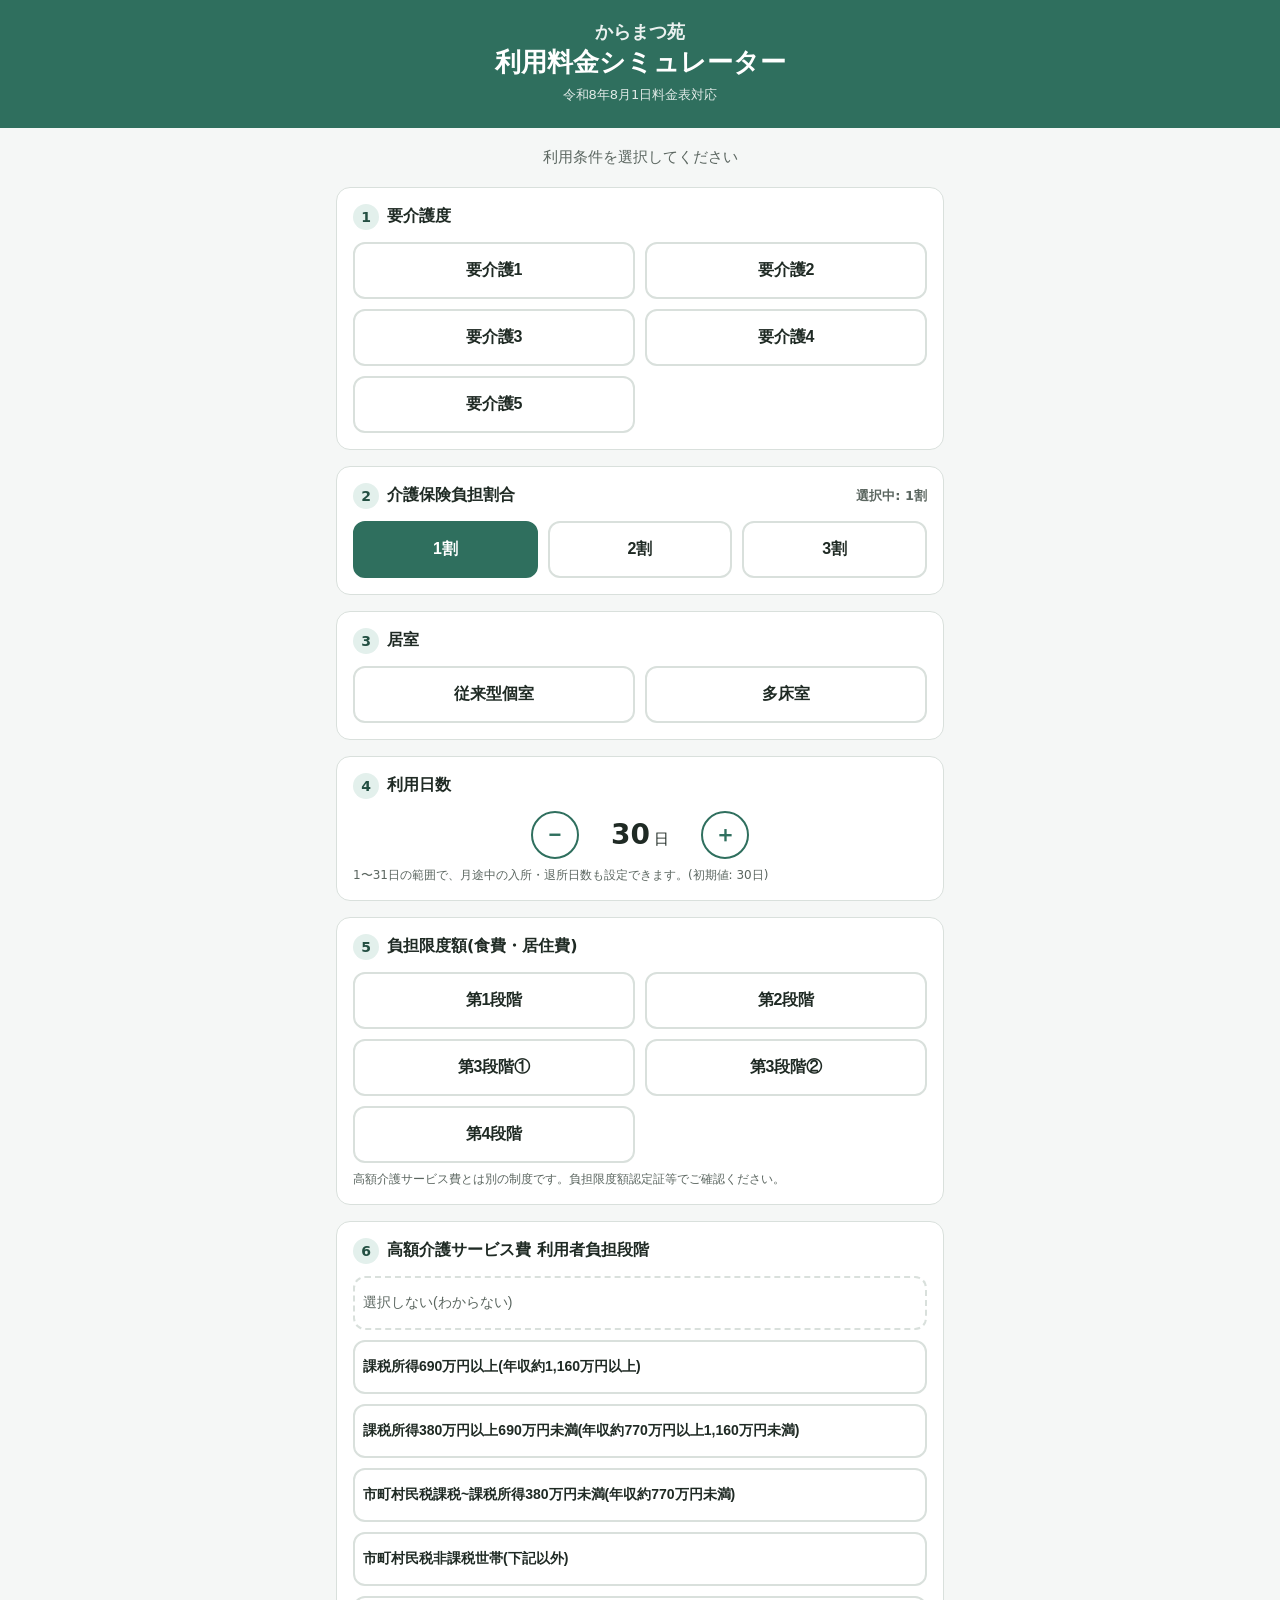
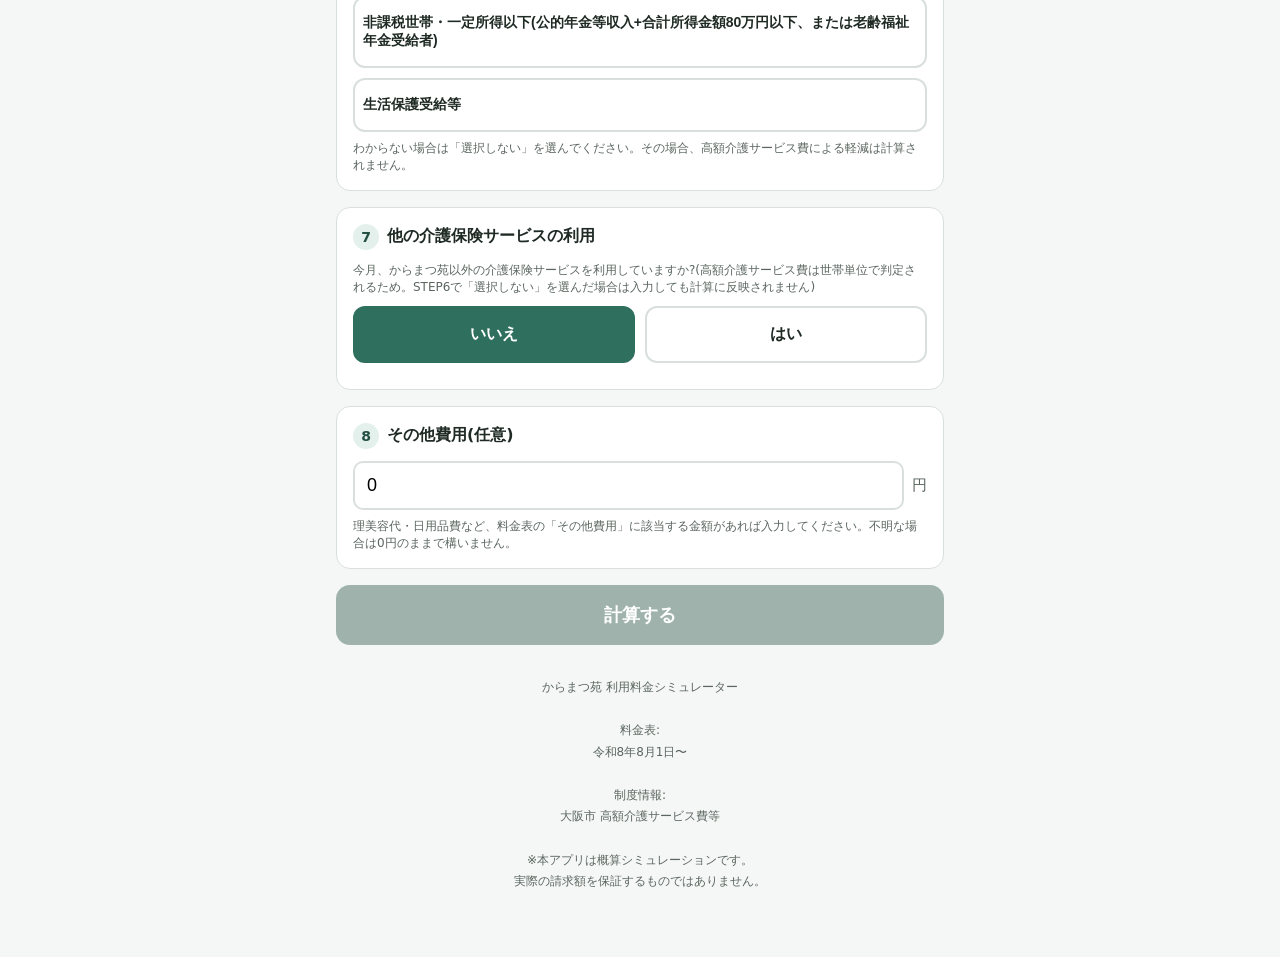
==== index.html @ dda9df79 "Initial commit: karamatsuen fee simulator PWA Co-Authored-By: Claude Sonnet 5 <noreply@anthropic.com" ====
<!doctype html>
<html lang="ja">
<head>
<meta charset="utf-8">
<meta name="viewport" content="width=device-width, initial-scale=1, viewport-fit=cover">
<title>からまつ苑 利用料金シミュレーター</title>
<meta name="description" content="特別養護老人ホームからまつ苑の月額利用料金を概算するシミュレーターです。">
<meta name="theme-color" content="#2f6f5e">
<link rel="manifest" href="./manifest.json">
<link rel="apple-touch-icon" href="./icons/apple-touch-icon.png">
<link rel="icon" href="./icons/icon-192.png">
<meta name="apple-mobile-web-app-capable" content="yes">
<meta name="apple-mobile-web-app-status-bar-style" content="black-translucent">
<meta name="apple-mobile-web-app-title" content="からまつ苑料金計算">
<link rel="stylesheet" href="./css/style.css">
</head>
<body>

<header class="app-header">
  <p class="facility-name">からまつ苑</p>
  <h1>利用料金シミュレーター</h1>
  <p class="subtitle">令和8年8月1日料金表対応</p>
</header>

<main>
  <p class="lead">利用条件を選択してください</p>

  <!-- STEP 1: 要介護度 -->
  <section class="step" id="step-careLevel">
    <p class="step-title"><span class="step-number">1</span>要介護度<span class="step-status" id="status-careLevel"></span></p>
    <div class="option-grid cols-2" data-field="careLevel">
      <button class="option-btn" data-value="1">要介護1</button>
      <button class="option-btn" data-value="2">要介護2</button>
      <button class="option-btn" data-value="3">要介護3</button>
      <button class="option-btn" data-value="4">要介護4</button>
      <button class="option-btn" data-value="5">要介護5</button>
    </div>
  </section>

  <!-- STEP 2: 介護保険負担割合 -->
  <section class="step" id="step-copayRatio">
    <p class="step-title"><span class="step-number">2</span>介護保険負担割合<span class="step-status" id="status-copayRatio"></span></p>
    <div class="option-grid" data-field="copayRatio">
      <button class="option-btn" data-value="0.1">1割</button>
      <button class="option-btn" data-value="0.2">2割</button>
      <button class="option-btn" data-value="0.3">3割</button>
    </div>
  </section>

  <!-- STEP 3: 居室 -->
  <section class="step" id="step-roomType">
    <p class="step-title"><span class="step-number">3</span>居室<span class="step-status" id="status-roomType"></span></p>
    <div class="option-grid cols-2" data-field="roomType">
      <button class="option-btn" data-value="private">従来型個室</button>
      <button class="option-btn" data-value="multi">多床室</button>
    </div>
  </section>

  <!-- STEP 4: 利用日数 -->
  <section class="step" id="step-days">
    <p class="step-title"><span class="step-number">4</span>利用日数</p>
    <div class="days-control">
      <button type="button" id="days-minus" aria-label="1日減らす">−</button>
      <div class="days-value"><span id="days-display">30</span><span class="unit">日</span></div>
      <button type="button" id="days-plus" aria-label="1日増やす">＋</button>
    </div>
    <p class="field-hint">1〜31日の範囲で、月途中の入所・退所日数も設定できます。(初期値: 30日)</p>
  </section>

  <!-- STEP 5: 負担限度額段階 -->
  <section class="step" id="step-limitStage">
    <p class="step-title"><span class="step-number">5</span>負担限度額(食費・居住費)<span class="step-status" id="status-limitStage"></span></p>
    <div class="option-grid cols-2" data-field="limitStage">
      <button class="option-btn" data-value="1">第1段階</button>
      <button class="option-btn" data-value="2">第2段階</button>
      <button class="option-btn" data-value="3_1">第3段階①</button>
      <button class="option-btn" data-value="3_2">第3段階②</button>
      <button class="option-btn" data-value="4">第4段階</button>
    </div>
    <p class="field-hint">高額介護サービス費とは別の制度です。負担限度額認定証等でご確認ください。</p>
  </section>

  <!-- STEP 6: 高額介護サービス費 利用者負担段階 -->
  <section class="step" id="step-highCostCareCategoryId">
    <p class="step-title"><span class="step-number">6</span>高額介護サービス費 利用者負担段階<span class="step-status" id="status-highCostCareCategoryId"></span></p>
    <div class="option-grid cols-1" data-field="highCostCareCategoryId" id="highCostCareOptions">
      <!-- 選択肢はJSで大阪市データマスタから生成(先頭に「選択しない」を含む) -->
    </div>
    <p class="field-hint">わからない場合は「選択しない」を選んでください。その場合、高額介護サービス費による軽減は計算されません。</p>
  </section>

  <!-- 他の介護保険サービス -->
  <section class="step" id="step-otherServices">
    <p class="step-title"><span class="step-number">7</span>他の介護保険サービスの利用</p>
    <p class="field-hint" style="margin:0 0 10px;">今月、からまつ苑以外の介護保険サービスを利用していますか?(高額介護サービス費は世帯単位で判定されるため。STEP6で「選択しない」を選んだ場合は入力しても計算に反映されません)</p>
    <div class="toggle-row" data-field="hasOtherServices">
      <button class="option-btn" data-value="no">いいえ</button>
      <button class="option-btn" data-value="yes">はい</button>
    </div>
    <div id="otherServicesInput" hidden>
      <div class="number-input-row">
        <input type="number" id="otherServicesCopay" min="0" step="1" inputmode="numeric" value="0">
        <span class="unit">円</span>
      </div>
      <p class="field-hint">他の介護保険サービスの自己負担額(1か月分)を入力してください。</p>
    </div>
  </section>

  <!-- その他費用 -->
  <section class="step" id="step-otherFees">
    <p class="step-title"><span class="step-number">8</span>その他費用(任意)</p>
    <div class="number-input-row">
      <input type="number" id="otherFees" min="0" step="1" inputmode="numeric" value="0">
      <span class="unit">円</span>
    </div>
    <p class="field-hint">理美容代・日用品費など、料金表の「その他費用」に該当する金額があれば入力してください。不明な場合は0円のままで構いません。</p>
  </section>

  <button type="button" class="calc-button" id="calc-button" disabled>計算する</button>

  <!-- 結果画面 -->
  <section class="result-panel" id="result-panel" hidden>
    <div class="result-final">
      <div class="label">月額利用料金(概算)</div>
      <div class="amount"><span id="result-finalTotal">0</span><span class="yen">円</span></div>
    </div>

    <div class="result-section">
      <h3>介護サービス</h3>
      <div class="result-row"><span class="name">基本サービス</span><span class="value" id="result-baseUnit"></span></div>
      <div class="result-row"><span class="name">各種加算(通常加算+月額加算)</span><span class="value" id="result-additions"></span></div>
      <div class="result-row"><span class="name">処遇改善加算</span><span class="value" id="result-treatment"></span></div>
      <div class="result-row total highlight"><span class="name">介護サービス自己負担(適用前)</span><span class="value" id="result-careCopay"></span></div>
    </div>

    <div class="result-section">
      <h3>高額介護サービス費</h3>
      <div class="result-row"><span class="name">適用前(からまつ苑+他サービス)</span><span class="value" id="result-hcBefore"></span></div>
      <div class="result-row"><span class="name">上限額(<span id="result-hcCategoryLabel"></span>)</span><span class="value" id="result-hcLimit"></span></div>
      <div class="arrow-row">↓</div>
      <div class="result-row highlight"><span class="name">適用後(世帯合計)</span><span class="value" id="result-hcAfter"></span></div>
      <div class="result-row"><span class="name">高額介護サービス費相当額(軽減額)</span><span class="value" id="result-hcReduction"></span></div>
      <div class="reduction-banner" id="reduction-banner" hidden></div>
    </div>

    <div class="result-section">
      <h3>食費・居住費・その他</h3>
      <div class="result-row"><span class="name">食費</span><span class="value" id="result-food"></span></div>
      <div class="result-row"><span class="name">居住費</span><span class="value" id="result-room"></span></div>
      <div class="result-row"><span class="name">その他費用</span><span class="value" id="result-otherFees"></span></div>
    </div>

    <div class="caution-box">
      ※この結果は概算です。実際の請求額とは、算定された加算、利用日数、端数処理、制度適用状況、その他費用等により異なる場合があります。<br><br>
      ※高額介護サービス費の適用には制度上の要件があります。このシミュレーションは実際の支給額を確定するものではありません。
    </div>

    <button type="button" class="reset-button" id="reset-button">最初からやり直す</button>
  </section>
</main>

<footer class="app-footer">からまつ苑 利用料金シミュレーター

料金表:
令和8年8月1日〜

制度情報:
大阪市 高額介護サービス費等

※本アプリは概算シミュレーションです。
実際の請求額を保証するものではありません。</footer>

<script type="module" src="./js/app.js"></script>
</body>
</html>
---- css/style.css ----
:root {
  color-scheme: light;
  --color-bg: #f5f7f6;
  --color-surface: #ffffff;
  --color-text: #1f2a24;
  --color-text-muted: #5b6660;
  --color-primary: #2f6f5e;
  --color-primary-dark: #234f42;
  --color-primary-light: #e3f0ec;
  --color-border: #d9e0dc;
  --color-selected-bg: #2f6f5e;
  --color-selected-text: #ffffff;
  --color-caution-bg: #fbf6e8;
  --color-caution-border: #e8dcb0;
  --radius: 14px;
  --gap: 14px;
}

* {
  box-sizing: border-box;
}

html, body {
  margin: 0;
  padding: 0;
  background: var(--color-bg);
  color: var(--color-text);
  font-family: "Hiragino Sans", "Yu Gothic", "Noto Sans JP", system-ui, -apple-system, sans-serif;
  -webkit-text-size-adjust: 100%;
  max-width: 100%;
  overflow-x: hidden;
}

body {
  padding-bottom: 48px;
}

.app-header {
  background: var(--color-primary);
  color: #fff;
  padding: 20px 16px 24px;
  text-align: center;
}

.app-header .facility-name {
  font-size: 18px;
  font-weight: 600;
  opacity: 0.9;
  margin: 0 0 2px;
}

.app-header h1 {
  font-size: 26px;
  margin: 0 0 6px;
  line-height: 1.3;
}

.app-header .subtitle {
  font-size: 13px;
  opacity: 0.85;
  margin: 0;
}

main {
  max-width: 640px;
  width: 100%;
  margin: 0 auto;
  padding: 16px;
}

.lead {
  text-align: center;
  font-size: 15px;
  color: var(--color-text-muted);
  margin: 4px 0 20px;
}

.step {
  background: var(--color-surface);
  border-radius: var(--radius);
  border: 1px solid var(--color-border);
  padding: 16px;
  margin-bottom: 16px;
}

.step-title {
  display: flex;
  align-items: center;
  gap: 8px;
  font-size: 16px;
  font-weight: 700;
  margin: 0 0 12px;
}

.step-number {
  display: inline-flex;
  align-items: center;
  justify-content: center;
  width: 26px;
  height: 26px;
  border-radius: 50%;
  background: var(--color-primary-light);
  color: var(--color-primary-dark);
  font-size: 14px;
  flex-shrink: 0;
}

.step-status {
  margin-left: auto;
  font-size: 13px;
  color: var(--color-text-muted);
}

.option-grid {
  display: grid;
  grid-template-columns: repeat(3, minmax(0, 1fr));
  gap: 10px;
}

.option-grid.cols-2 {
  grid-template-columns: repeat(2, minmax(0, 1fr));
}

.option-grid.cols-1 {
  grid-template-columns: minmax(0, 1fr);
}

.option-btn {
  appearance: none;
  border: 2px solid var(--color-border);
  background: var(--color-surface);
  color: var(--color-text);
  border-radius: 12px;
  padding: 16px 8px;
  font-size: 16px;
  font-weight: 600;
  min-height: 56px;
  cursor: pointer;
  transition: background 0.15s ease, border-color 0.15s ease, color 0.15s ease;
  min-width: 0;
  width: 100%;
}

.option-btn:active {
  transform: scale(0.98);
}

.option-btn[aria-pressed="true"] {
  background: var(--color-selected-bg);
  border-color: var(--color-selected-bg);
  color: var(--color-selected-text);
}

.option-btn.small {
  font-size: 14px;
  min-height: 48px;
}

.option-btn.wide {
  text-align: left;
}

.option-btn.skip-option {
  border-style: dashed;
  color: var(--color-text-muted);
  font-weight: 500;
}

.option-btn.skip-option[aria-pressed="true"] {
  background: var(--color-text-muted);
  border-color: var(--color-text-muted);
  color: #fff;
}

.days-control {
  display: flex;
  align-items: center;
  justify-content: center;
  gap: 16px;
}

.days-control button {
  width: 48px;
  height: 48px;
  border-radius: 50%;
  border: 2px solid var(--color-primary);
  background: var(--color-surface);
  color: var(--color-primary);
  font-size: 22px;
  font-weight: 700;
  cursor: pointer;
}

.days-control button:disabled {
  opacity: 0.35;
  cursor: not-allowed;
}

.days-value {
  font-size: 28px;
  font-weight: 700;
  min-width: 90px;
  text-align: center;
}

.days-value .unit {
  font-size: 15px;
  font-weight: 500;
  margin-left: 4px;
}

.toggle-row {
  display: flex;
  gap: 10px;
  margin-bottom: 10px;
}

.toggle-row .option-btn {
  flex: 1;
}

.number-input-row {
  display: flex;
  align-items: center;
  gap: 8px;
}

.number-input-row input[type="number"] {
  flex: 1;
  font-size: 18px;
  padding: 12px;
  border-radius: 10px;
  border: 2px solid var(--color-border);
  min-height: 48px;
  width: 100%;
}

.number-input-row .unit {
  font-size: 15px;
  color: var(--color-text-muted);
}

.field-hint {
  font-size: 12px;
  color: var(--color-text-muted);
  margin: 8px 0 0;
}

.calc-button {
  display: block;
  width: 100%;
  padding: 18px;
  font-size: 18px;
  font-weight: 700;
  border-radius: 14px;
  border: none;
  background: var(--color-primary);
  color: #fff;
  cursor: pointer;
  margin-top: 8px;
}

.calc-button:disabled {
  background: #9fb3ac;
  cursor: not-allowed;
}

/* Result panel */
.result-panel {
  background: var(--color-surface);
  border-radius: var(--radius);
  border: 1px solid var(--color-border);
  padding: 20px 16px;
  margin-bottom: 16px;
}

.result-panel h2 {
  font-size: 15px;
  color: var(--color-text-muted);
  margin: 0 0 4px;
  font-weight: 600;
}

.result-final {
  text-align: center;
  padding: 8px 0 20px;
  border-bottom: 1px dashed var(--color-border);
  margin-bottom: 16px;
}

.result-final .label {
  font-size: 14px;
  color: var(--color-text-muted);
}

.result-final .amount {
  font-size: 40px;
  font-weight: 800;
  color: var(--color-primary-dark);
  line-height: 1.2;
}

.result-final .amount .yen {
  font-size: 22px;
  margin-left: 2px;
}

.result-section {
  margin-bottom: 18px;
}

.result-section h3 {
  font-size: 15px;
  margin: 0 0 8px;
  color: var(--color-primary-dark);
  border-left: 4px solid var(--color-primary);
  padding-left: 8px;
}

.result-row {
  display: flex;
  justify-content: space-between;
  align-items: baseline;
  padding: 6px 0;
  font-size: 15px;
}

.result-row .name {
  color: var(--color-text-muted);
}

.result-row .value {
  font-weight: 700;
  font-size: 17px;
}

.result-row.total {
  border-top: 1px solid var(--color-border);
  margin-top: 4px;
  padding-top: 10px;
}

.result-row.highlight .value {
  color: var(--color-primary-dark);
}

.arrow-row {
  text-align: center;
  color: var(--color-text-muted);
  font-size: 14px;
  padding: 2px 0;
}

.reduction-banner {
  background: var(--color-primary-light);
  border-radius: 10px;
  padding: 10px 12px;
  text-align: center;
  font-size: 14px;
  color: var(--color-primary-dark);
  margin-top: 8px;
}

.caution-box {
  background: var(--color-caution-bg);
  border: 1px solid var(--color-caution-border);
  border-radius: 12px;
  padding: 14px;
  font-size: 13px;
  line-height: 1.7;
  color: var(--color-text);
  margin-bottom: 16px;
}

.reset-button {
  display: block;
  width: 100%;
  padding: 14px;
  font-size: 16px;
  font-weight: 600;
  border-radius: 12px;
  border: 2px solid var(--color-primary);
  background: #fff;
  color: var(--color-primary);
  cursor: pointer;
  margin-bottom: 16px;
}

footer.app-footer {
  text-align: center;
  font-size: 12px;
  color: var(--color-text-muted);
  line-height: 1.8;
  padding: 16px;
  white-space: pre-line;
}

[hidden] {
  display: none !important;
}
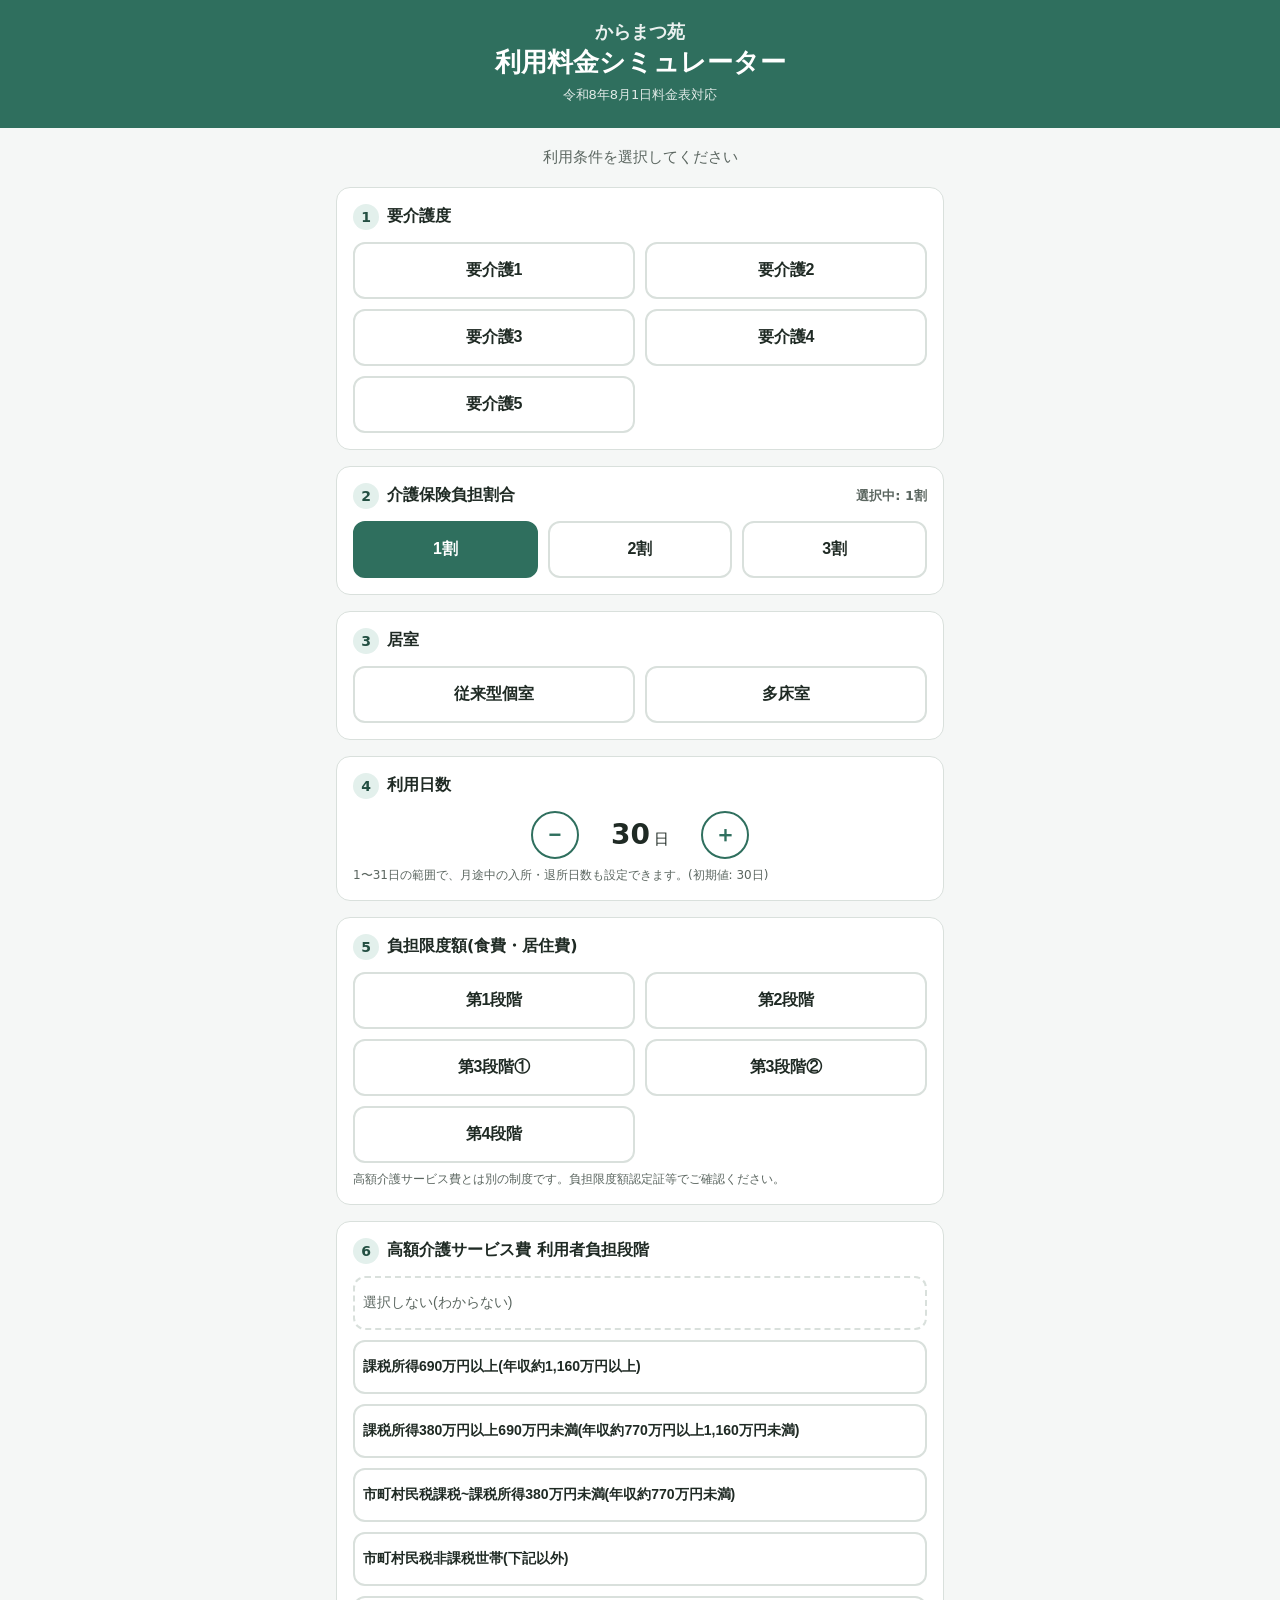
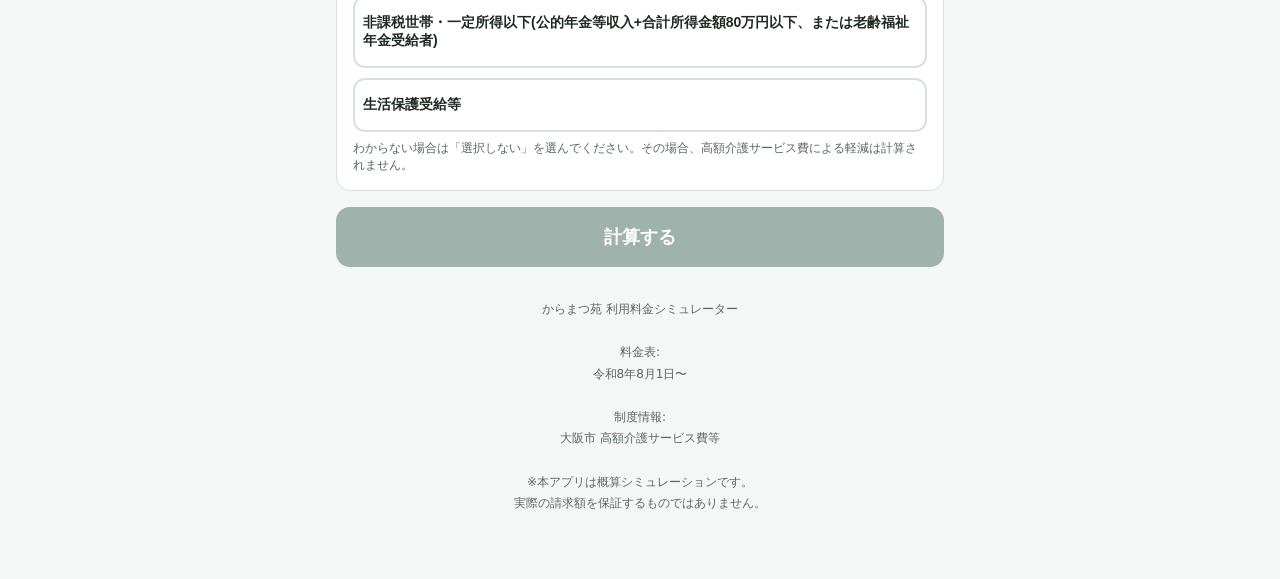
==== commit 528b64fa: "Remove other-services/other-fees inputs; add print/PDF export - Drop STEP7 (other insurance services" ====
--- a/index.html
+++ b/index.html
@@ -89,37 +89,25 @@
     <p class="field-hint">わからない場合は「選択しない」を選んでください。その場合、高額介護サービス費による軽減は計算されません。</p>
   </section>
 
-  <!-- 他の介護保険サービス -->
-  <section class="step" id="step-otherServices">
-    <p class="step-title"><span class="step-number">7</span>他の介護保険サービスの利用</p>
-    <p class="field-hint" style="margin:0 0 10px;">今月、からまつ苑以外の介護保険サービスを利用していますか?(高額介護サービス費は世帯単位で判定されるため。STEP6で「選択しない」を選んだ場合は入力しても計算に反映されません)</p>
-    <div class="toggle-row" data-field="hasOtherServices">
-      <button class="option-btn" data-value="no">いいえ</button>
-      <button class="option-btn" data-value="yes">はい</button>
-    </div>
-    <div id="otherServicesInput" hidden>
-      <div class="number-input-row">
-        <input type="number" id="otherServicesCopay" min="0" step="1" inputmode="numeric" value="0">
-        <span class="unit">円</span>
-      </div>
-      <p class="field-hint">他の介護保険サービスの自己負担額(1か月分)を入力してください。</p>
-    </div>
-  </section>
-
-  <!-- その他費用 -->
-  <section class="step" id="step-otherFees">
-    <p class="step-title"><span class="step-number">8</span>その他費用(任意)</p>
-    <div class="number-input-row">
-      <input type="number" id="otherFees" min="0" step="1" inputmode="numeric" value="0">
-      <span class="unit">円</span>
-    </div>
-    <p class="field-hint">理美容代・日用品費など、料金表の「その他費用」に該当する金額があれば入力してください。不明な場合は0円のままで構いません。</p>
-  </section>
-
   <button type="button" class="calc-button" id="calc-button" disabled>計算する</button>
 
   <!-- 結果画面 -->
   <section class="result-panel" id="result-panel" hidden>
+    <div class="print-only-header">
+      <p class="print-facility-name">からまつ苑 利用料金シミュレーター(概算)</p>
+      <p class="print-date" id="print-date"></p>
+    </div>
+
+    <div class="result-section" id="condition-summary">
+      <h3>ご利用条件</h3>
+      <div class="result-row"><span class="name">要介護度</span><span class="value" id="cond-careLevel"></span></div>
+      <div class="result-row"><span class="name">介護保険負担割合</span><span class="value" id="cond-copayRatio"></span></div>
+      <div class="result-row"><span class="name">居室</span><span class="value" id="cond-roomType"></span></div>
+      <div class="result-row"><span class="name">利用日数</span><span class="value" id="cond-days"></span></div>
+      <div class="result-row"><span class="name">負担限度額</span><span class="value" id="cond-limitStage"></span></div>
+      <div class="result-row"><span class="name">高額介護サービス費区分</span><span class="value" id="cond-highCostCare"></span></div>
+    </div>
+
     <div class="result-final">
       <div class="label">月額利用料金(概算)</div>
       <div class="amount"><span id="result-finalTotal">0</span><span class="yen">円</span></div>
@@ -135,19 +123,18 @@
 
     <div class="result-section">
       <h3>高額介護サービス費</h3>
-      <div class="result-row"><span class="name">適用前(からまつ苑+他サービス)</span><span class="value" id="result-hcBefore"></span></div>
+      <div class="result-row"><span class="name">適用前(介護サービス自己負担)</span><span class="value" id="result-hcBefore"></span></div>
       <div class="result-row"><span class="name">上限額(<span id="result-hcCategoryLabel"></span>)</span><span class="value" id="result-hcLimit"></span></div>
       <div class="arrow-row">↓</div>
-      <div class="result-row highlight"><span class="name">適用後(世帯合計)</span><span class="value" id="result-hcAfter"></span></div>
+      <div class="result-row highlight"><span class="name">適用後</span><span class="value" id="result-hcAfter"></span></div>
       <div class="result-row"><span class="name">高額介護サービス費相当額(軽減額)</span><span class="value" id="result-hcReduction"></span></div>
       <div class="reduction-banner" id="reduction-banner" hidden></div>
     </div>
 
     <div class="result-section">
-      <h3>食費・居住費・その他</h3>
+      <h3>食費・居住費</h3>
       <div class="result-row"><span class="name">食費</span><span class="value" id="result-food"></span></div>
       <div class="result-row"><span class="name">居住費</span><span class="value" id="result-room"></span></div>
-      <div class="result-row"><span class="name">その他費用</span><span class="value" id="result-otherFees"></span></div>
     </div>
 
     <div class="caution-box">
@@ -155,7 +142,10 @@
       ※高額介護サービス費の適用には制度上の要件があります。このシミュレーションは実際の支給額を確定するものではありません。
     </div>
 
-    <button type="button" class="reset-button" id="reset-button">最初からやり直す</button>
+    <div class="result-actions">
+      <button type="button" class="print-button" id="print-button">印刷する(PDFで保存)</button>
+      <button type="button" class="reset-button" id="reset-button">最初からやり直す</button>
+    </div>
   </section>
 </main>
 
--- a/css/style.css
+++ b/css/style.css
@@ -372,6 +372,14 @@
   margin-bottom: 16px;
 }
 
+.result-actions {
+  display: flex;
+  flex-direction: column;
+  gap: 10px;
+  margin-bottom: 16px;
+}
+
+.print-button,
 .reset-button {
   display: block;
   width: 100%;
@@ -383,7 +391,15 @@
   background: #fff;
   color: var(--color-primary);
   cursor: pointer;
-  margin-bottom: 16px;
+}
+
+.print-button {
+  background: var(--color-primary);
+  color: #fff;
+}
+
+.print-only-header {
+  display: none;
 }
 
 footer.app-footer {
@@ -398,3 +414,80 @@
 [hidden] {
   display: none !important;
 }
+
+/* 印刷・PDF保存用のレイアウト調整。
+   結果画面(result-panel)以外はすべて非表示にし、白背景・黒文字の書類らしい見た目にする。 */
+@media print {
+  html,
+  body {
+    background: #fff;
+  }
+
+  .app-header,
+  .lead,
+  .step,
+  .calc-button,
+  .print-button,
+  .reset-button,
+  footer.app-footer {
+    display: none !important;
+  }
+
+  main {
+    max-width: none;
+    padding: 0;
+  }
+
+  .result-panel {
+    border: none;
+    padding: 0;
+  }
+
+  .print-only-header {
+    display: block;
+    text-align: center;
+    margin-bottom: 16px;
+    padding-bottom: 12px;
+    border-bottom: 2px solid #000;
+  }
+
+  .print-facility-name {
+    font-size: 18px;
+    font-weight: 700;
+    margin: 0 0 4px;
+  }
+
+  .print-date {
+    font-size: 12px;
+    color: #333;
+    margin: 0;
+  }
+
+  .result-final {
+    border-bottom: 1px solid #999;
+  }
+
+  .result-final .amount {
+    color: #000;
+  }
+
+  .result-section h3 {
+    color: #000;
+    border-left-color: #000;
+  }
+
+  .result-row.highlight .value,
+  .result-row .value {
+    color: #000;
+  }
+
+  .reduction-banner {
+    background: #fff;
+    border: 1px solid #999;
+  }
+
+  .caution-box {
+    background: #fff;
+    border: 1px solid #999;
+  }
+}
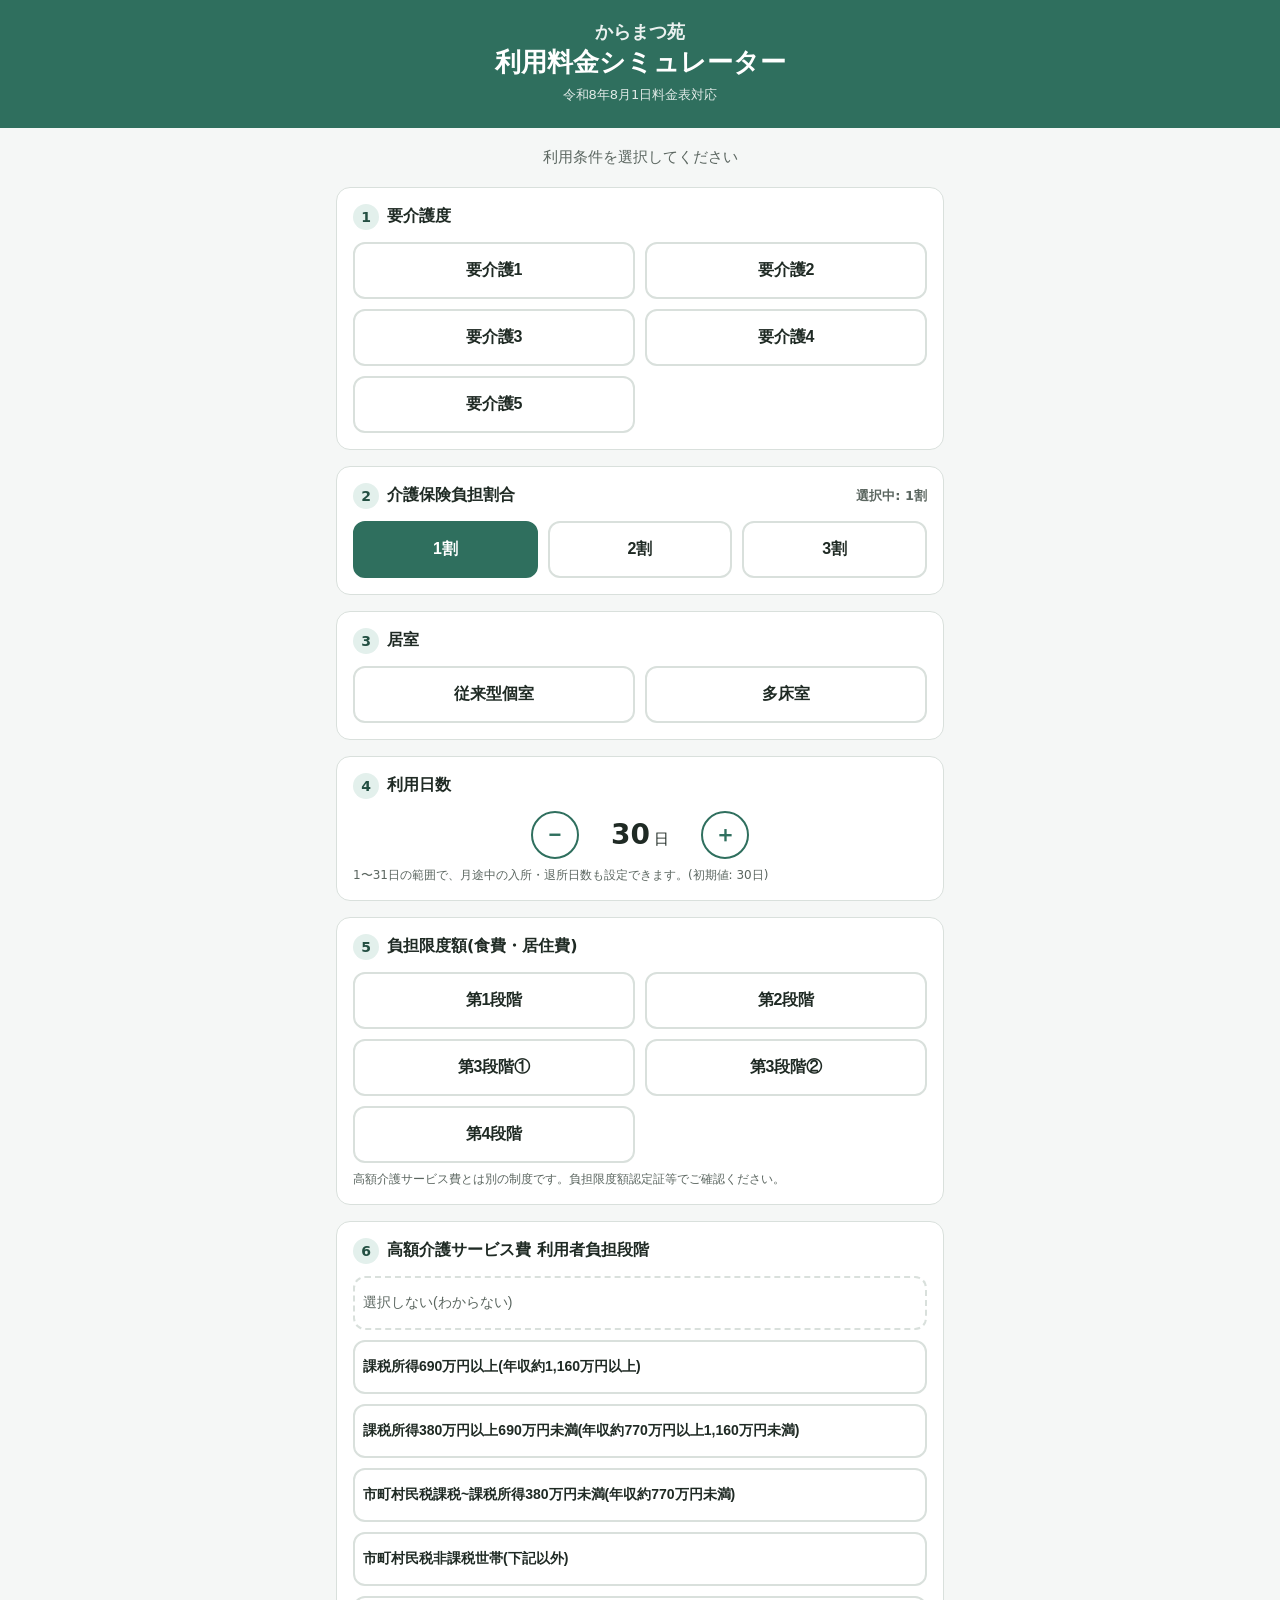
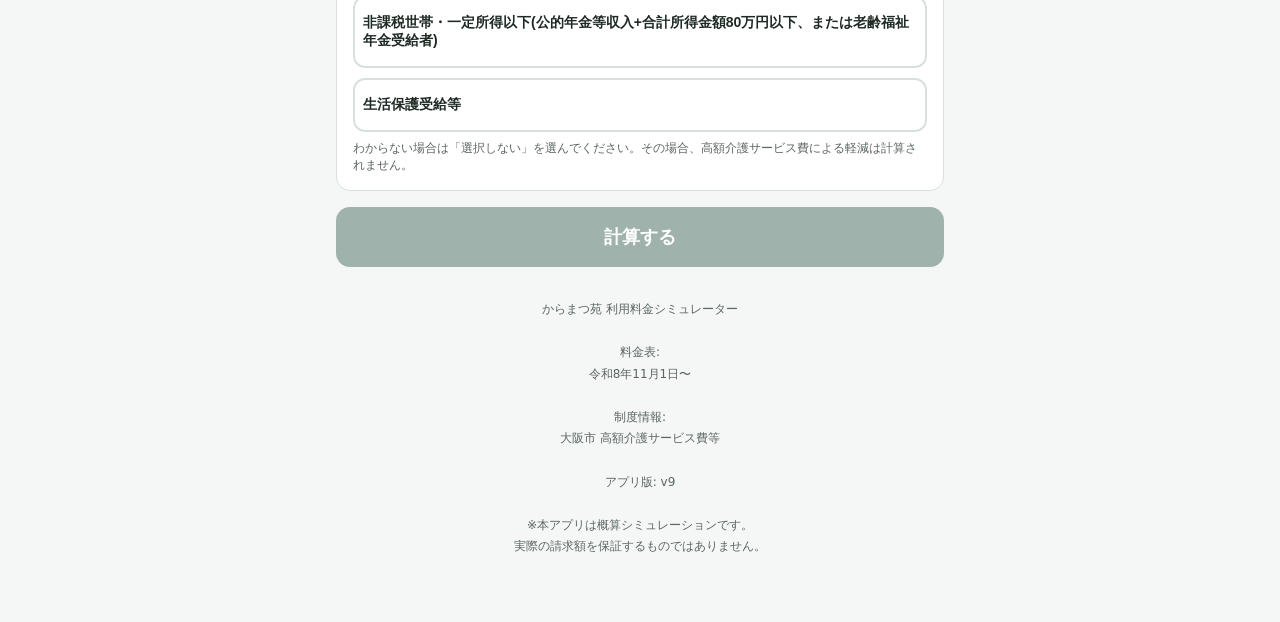
==== commit 779f264c: "更新が端末に反映されない不具合を修正し、フッターに適用中の料金表とアプリ版を表示 CACHE_NAME を v8 に上げても端末側の表示が古いままになる不具合が発生した。 原因は、install時の " ====
--- a/index.html
+++ b/index.html
@@ -126,8 +126,8 @@
       <div class="result-row"><span class="name">適用前(介護サービス自己負担)</span><span class="value" id="result-hcBefore"></span></div>
       <div class="result-row"><span class="name">上限額(<span id="result-hcCategoryLabel"></span>)</span><span class="value" id="result-hcLimit"></span></div>
       <div class="arrow-row">↓</div>
-      <div class="result-row highlight"><span class="name">適用後</span><span class="value" id="result-hcAfter"></span></div>
-      <div class="result-row"><span class="name">高額介護サービス費相当額(軽減額)</span><span class="value" id="result-hcReduction"></span></div>
+      <div class="result-row highlight"><span class="name" id="result-hcAfterLabel">適用後</span><span class="value" id="result-hcAfter"></span></div>
+      <div class="result-row"><span class="name" id="result-hcReductionLabel">高額介護サービス費相当額(軽減額)</span><span class="value" id="result-hcReduction"></span></div>
       <div class="reduction-banner" id="reduction-banner" hidden></div>
     </div>
 
@@ -135,6 +135,7 @@
       <h3>食費・居住費</h3>
       <div class="result-row"><span class="name">食費</span><span class="value" id="result-food"></span></div>
       <div class="result-row"><span class="name">居住費</span><span class="value" id="result-room"></span></div>
+      <p class="remark-note" id="welfare-note" hidden></p>
     </div>
 
     <div class="caution-box">
@@ -152,10 +153,12 @@
 <footer class="app-footer">からまつ苑 利用料金シミュレーター
 
 料金表:
-令和8年8月1日〜
+<span id="footer-fee-version">読み込み中…</span>
 
 制度情報:
 大阪市 高額介護サービス費等
+
+アプリ版: <span id="footer-app-version">—</span>
 
 ※本アプリは概算シミュレーションです。
 実際の請求額を保証するものではありません。</footer>
--- a/css/style.css
+++ b/css/style.css
@@ -334,6 +334,14 @@
   font-size: 17px;
 }
 
+.remark-note {
+  font-size: 12px;
+  color: var(--color-text-muted);
+  margin: 8px 0 0;
+  padding-top: 8px;
+  border-top: 1px dashed var(--color-border);
+}
+
 .result-row.total {
   border-top: 1px solid var(--color-border);
   margin-top: 4px;
@@ -416,11 +424,18 @@
 }
 
 /* 印刷・PDF保存用のレイアウト調整。
-   結果画面(result-panel)以外はすべて非表示にし、白背景・黒文字の書類らしい見た目にする。 */
+   結果画面(result-panel)以外はすべて非表示にし、白背景・黒文字の書類らしい見た目にする。
+   A4 1枚に収まるよう、余白・行間・文字サイズを画面表示よりも詰めている。 */
 @media print {
+  @page {
+    size: A4;
+    margin: 10mm;
+  }
+
   html,
   body {
     background: #fff;
+    font-size: 12px;
   }
 
   .app-header,
@@ -446,48 +461,106 @@
   .print-only-header {
     display: block;
     text-align: center;
-    margin-bottom: 16px;
-    padding-bottom: 12px;
+    margin-bottom: 8px;
+    padding-bottom: 6px;
     border-bottom: 2px solid #000;
   }
 
   .print-facility-name {
-    font-size: 18px;
+    font-size: 15px;
     font-weight: 700;
-    margin: 0 0 4px;
+    margin: 0 0 2px;
   }
 
   .print-date {
-    font-size: 12px;
+    font-size: 10px;
     color: #333;
     margin: 0;
   }
 
+  #condition-summary.result-section {
+    margin-bottom: 6px;
+  }
+
+  #condition-summary .result-row {
+    padding: 2px 0;
+    font-size: 11px;
+  }
+
   .result-final {
+    padding: 4px 0 8px;
+    margin-bottom: 6px;
     border-bottom: 1px solid #999;
   }
 
+  .result-final .label {
+    font-size: 11px;
+  }
+
   .result-final .amount {
+    font-size: 26px;
     color: #000;
   }
 
+  .result-final .amount .yen {
+    font-size: 16px;
+  }
+
+  .result-section {
+    margin-bottom: 6px;
+  }
+
   .result-section h3 {
+    font-size: 12px;
+    margin: 0 0 3px;
     color: #000;
     border-left-color: #000;
+  }
+
+  .result-row {
+    padding: 2px 0;
+    font-size: 11px;
+  }
+
+  .result-row.total {
+    padding-top: 4px;
   }
 
   .result-row.highlight .value,
   .result-row .value {
     color: #000;
+    font-size: 12px;
+  }
+
+  .arrow-row {
+    padding: 0;
+    font-size: 11px;
   }
 
   .reduction-banner {
     background: #fff;
     border: 1px solid #999;
+    padding: 4px 8px;
+    margin-top: 4px;
+    font-size: 10px;
+  }
+
+  .remark-note {
+    font-size: 9px;
+    margin-top: 4px;
+    padding-top: 4px;
   }
 
   .caution-box {
     background: #fff;
     border: 1px solid #999;
-  }
-}
+    padding: 6px 8px;
+    font-size: 9px;
+    line-height: 1.4;
+    margin-bottom: 4px;
+  }
+
+  .caution-box br + br {
+    display: none;
+  }
+}
